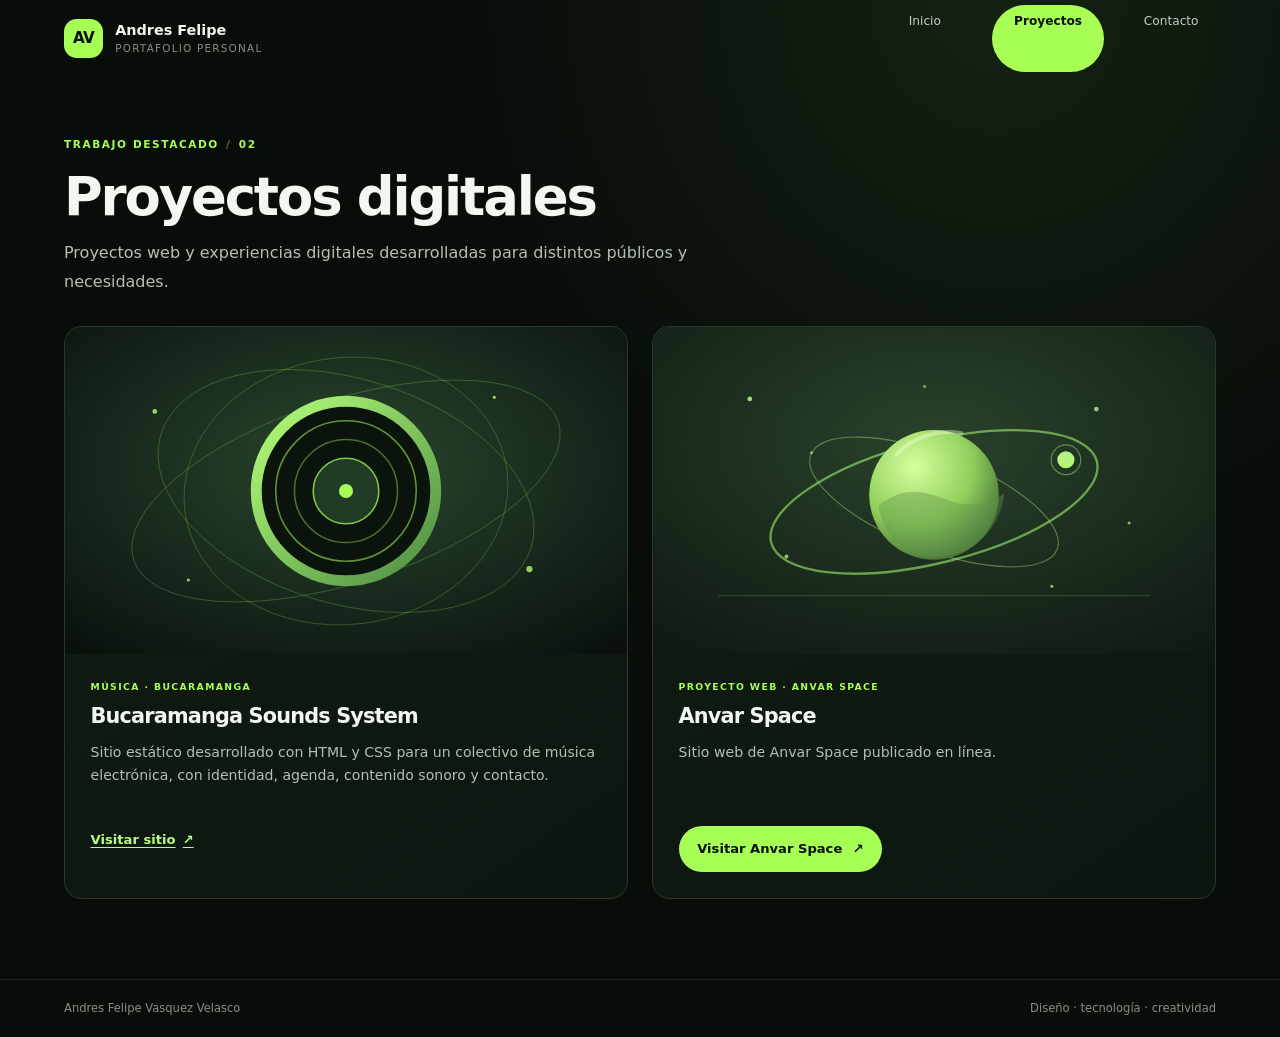
==== proyectos.html @ 1172c3ae "Publicar hoja de vida y portafolio" ====
<!doctype html>
<html lang="es">
<head>
  <meta charset="utf-8">
  <!-- R1: viewport para que el diseño responda en dispositivos reales. -->
  <meta name="viewport" content="width=device-width, initial-scale=1.0">
  <meta name="description" content="Proyectos web de Andres Felipe Vasquez Velasco.">
  <meta name="theme-color" content="#080d0a">
  <title>Proyectos | Andres Felipe Vasquez Velasco</title>
  <link rel="stylesheet" href="styles.css">
</head>
<body>
  <div class="site-shell">
    <header class="site-header">
      <a class="brand" href="index.html" aria-label="Inicio, Andres Felipe Vasquez Velasco">
        <span class="brand-mark" aria-hidden="true">AV</span>
        <span class="brand-copy"><strong>Andres Felipe</strong><small>Portafolio personal</small></span>
      </a>
    </header>
    <!-- R8: navegación idéntica en las tres páginas. -->
    <nav class="main-nav" aria-label="Navegación principal">
      <a href="index.html">Inicio</a>
      <a href="proyectos.html" aria-current="page">Proyectos</a>
      <a href="contacto.html">Contacto</a>
    </nav>
    <main class="page-main">
      <div class="container projects-main">
        <section class="page-heading" aria-labelledby="page-title">
          <p class="eyebrow">Trabajo destacado <span class="eyebrow-divider">/</span> 02</p>
          <h1 id="page-title">Proyectos digitales</h1>
          <p class="lead">Proyectos web y experiencias digitales desarrolladas para distintos públicos y necesidades.</p>
        </section>

        <!-- R5: las tarjetas usan repeat(auto-fit, minmax(...)) en styles.css. -->
        <section class="project-grid" aria-label="Proyectos web">
          <article class="project-card panel">
            <img class="project-art" src="assets/bucaramanga-sounds-system.svg" alt="Ilustración de un disco de vinilo y ondas de sonido en tonos verdes, inspirada en el proyecto musical." width="720" height="420" loading="lazy">
            <div class="project-copy">
              <p class="eyebrow">Música · Bucaramanga</p>
              <h2>Bucaramanga Sounds System</h2>
              <p>Sitio estático desarrollado con HTML y CSS para un colectivo de música electrónica, con identidad, agenda, contenido sonoro y contacto.</p>
              <a class="text-link" href="https://anva100.github.io/bucaramanga-sounds-system/" target="_blank" rel="noopener noreferrer">Visitar sitio <span aria-hidden="true">↗</span></a>
            </div>
          </article>

          <article class="project-card panel">
            <img class="project-art" src="assets/anvar-space.svg" alt="Ilustración de un planeta y órbitas en tonos verdes para Anvar Space." width="720" height="420" loading="lazy">
            <div class="project-copy">
              <p class="eyebrow">Proyecto web · Anvar Space</p>
              <h2>Anvar Space</h2>
              <p>Sitio web de Anvar Space publicado en línea.</p>
              <a class="button button-primary" href="https://anvar-space.web.app/" target="_blank" rel="noopener noreferrer">Visitar Anvar Space <span aria-hidden="true">↗</span></a>
            </div>
          </article>
        </section>
      </div>
    </main>
    <footer class="site-footer"><div class="container footer-inner"><span>Andres Felipe Vasquez Velasco</span><span>Diseño · tecnología · creatividad</span></div></footer>
  </div>
</body>
</html>
---- styles.css ----
/* R1: todas las páginas incluyen la etiqueta viewport en su <head>. */
:root {
  color-scheme: dark;
  --color-bg: #080d0a;
  --color-surface: #0d1510;
  --color-panel: #121d16;
  --color-panel-soft: #15241a;
  --color-border: #293a2d;
  --color-text: #f3f7f2;
  --color-muted: #b4c0b7;
  --color-dim: #829187;
  --color-green: #a7ff56;
  --color-green-soft: #b6ff7a;
  --color-ink: #08100a;
  font-family: Inter, ui-sans-serif, system-ui, -apple-system, "Segoe UI", sans-serif;
  font-size: 16px;
  line-height: 1.6;
  font-synthesis: none;
  text-rendering: optimizeLegibility;
}

/* R2: Mobile First. Las reglas iniciales describen el diseño de celular. */
* { box-sizing: border-box; }
html { min-width: 20rem; scroll-behavior: smooth; }
body {
  min-height: 100vh;
  margin: 0;
  color: var(--color-text);
  background: radial-gradient(ellipse at 78% 0%, rgb(77 126 52 / 18%), transparent 34rem), var(--color-bg);
}
a { color: inherit; }
a:focus-visible { outline: 3px solid var(--color-green); outline-offset: 4px; }
/* R7: las imágenes conservan el ancho del contenedor y requieren alt descriptivo en HTML. */
img { display: block; max-width: 100%; height: auto; }

/* R4: las áreas principales reordenan cabecera, menú, contenido y pie. */
.site-shell {
  display: grid;
  min-height: 100vh;
  grid-template-areas: "header" "nav" "main" "footer";
  grid-template-rows: auto auto 1fr auto;
}
.site-header { grid-area: header; }
.main-nav { grid-area: nav; }
.page-main { grid-area: main; }
.site-footer { grid-area: footer; }
/* R6: contenido centrado, max-width y unidades relativas. */
.container { width: calc(100% - 2rem); max-width: 72rem; margin-inline: auto; }
.site-header {
  display: flex;
  align-items: center;
  min-height: 4.8rem;
  padding: .85rem max(1rem, calc((100vw - 72rem) / 2));
  border-bottom: 1px solid rgb(143 161 148 / 15%);
}
.brand { display: inline-flex; align-items: center; gap: .75rem; text-decoration: none; }
.brand-mark, .contact-mark {
  display: grid;
  place-items: center;
  flex: 0 0 auto;
  color: var(--color-ink);
  background: var(--color-green);
  font-weight: 800;
  letter-spacing: -.05em;
}
.brand-mark { width: 2.45rem; aspect-ratio: 1; border-radius: .8rem; font-size: .95rem; }
.brand-copy { display: grid; line-height: 1.2; }
.brand-copy strong { font-size: .9rem; }
.brand-copy small { margin-top: .2rem; color: var(--color-dim); font-size: .65rem; letter-spacing: .12em; text-transform: uppercase; }
/* R8: menú común para ir y volver entre las tres páginas. */
.main-nav {
  display: flex;
  justify-content: center;
  gap: .35rem;
  width: min(calc(100% - 2rem), 30rem);
  margin: .75rem auto 0;
  padding: .3rem;
  border: 1px solid rgb(143 161 148 / 12%);
  border-radius: 999px;
  background: rgb(18 29 22 / 85%);
}
.main-nav a { min-width: 0; padding: .45rem .75rem; border-radius: 999px; color: #c4cec6; font-size: .76rem; text-align: center; text-decoration: none; transition: color .18s ease, background-color .18s ease; }
.main-nav a:hover, .main-nav a[aria-current="page"] { color: var(--color-green); background: #1a2a1d; }
.main-nav a[aria-current="page"] { color: var(--color-ink); background: var(--color-green); font-weight: 700; }
.page-main { width: 100%; padding-block: 2rem 3rem; }
.panel { border: 1px solid var(--color-border); border-radius: 1.1rem; background: linear-gradient(145deg, rgb(18 29 22 / 96%), rgb(13 21 16 / 96%)); }
.eyebrow { display: flex; align-items: center; gap: .45rem; margin: 0 0 .9rem; color: var(--color-green); font-size: .66rem; font-weight: 700; letter-spacing: .15em; text-transform: uppercase; }
.eyebrow-divider { color: #56714d; }
.status-dot { width: .42rem; aspect-ratio: 1; border-radius: 50%; background: var(--color-green); box-shadow: 0 0 0 .25rem rgb(167 255 86 / 10%); }
h1, h2, p { margin-top: 0; }
h1, h2 { line-height: 1.12; letter-spacing: -.04em; }
h1 { margin-bottom: .75rem; font-size: clamp(2.15rem, 9vw, 3.3rem); }
h1 span { color: #c4d0c6; }
h2 { margin-bottom: .8rem; font-size: clamp(1.2rem, 4.5vw, 1.55rem); }
p { color: var(--color-muted); }
.lead { max-width: 43rem; font-size: 1rem; line-height: 1.8; }
.role-title { margin: 0 0 1rem; color: var(--color-green); font-size: 1.1rem; font-weight: 600; }
.resume-grid {
  display: grid;
  grid-template-areas: "intro" "skills" "experience" "education";
  gap: 1rem;
}
.resume-intro { display: grid; grid-area: intro; grid-template-columns: minmax(0, 1fr); grid-template-areas: "portrait" "copy"; gap: 1.1rem; padding: 1.35rem; }
.resume-intro-copy { grid-area: copy; min-width: 0; }
.resume-photo { grid-area: portrait; justify-self: center; width: 7.5rem; aspect-ratio: 4 / 5; margin: 0; padding: .3rem; overflow: hidden; border: 1px solid #496446; border-radius: 1.2rem; background: linear-gradient(145deg, #263b2b, #101912); box-shadow: 0 .8rem 2rem rgb(0 0 0 / 22%); }
.resume-photo img { width: 100%; height: 100%; border-radius: .85rem; object-fit: cover; object-position: center 40%; }
.resume-skills { grid-area: skills; padding: 1.25rem; }
.resume-experience { grid-area: experience; padding: 1.25rem; }
.resume-education { grid-area: education; padding: 1.25rem; }
.resume-intro .lead { max-width: 38rem; }
.button {
  display: inline-flex;
  align-items: center;
  justify-content: center;
  gap: .65rem;
  min-height: 2.9rem;
  padding: .65rem 1.1rem;
  border: 1px solid transparent;
  border-radius: 999px;
  font-size: .82rem;
  font-weight: 750;
  text-decoration: none;
  transition: transform .18s ease, box-shadow .18s ease;
}
.button:hover { transform: translateY(-2px); box-shadow: 0 .65rem 1.8rem rgb(0 0 0 / 24%); }
.button-primary { color: var(--color-ink); background: var(--color-green); }
.button-secondary { color: var(--color-text); border-color: #405644; background: #17251b; }
.project-actions { display: flex; flex-wrap: wrap; gap: .7rem; margin-top: 1.25rem; }
.project-actions .button { flex: 1 1 11.5rem; }
.skill-list, .tag-list { display: flex; flex-wrap: wrap; gap: .55rem; margin: 1.1rem 0 0; padding: 0; list-style: none; }
.skill-list li, .tag-list li { padding: .4rem .78rem; border: 1px solid #304435; border-radius: 999px; color: var(--color-green-soft); background: #18271c; font-size: .76rem; font-weight: 650; }
.language-line { display: flex; flex-wrap: wrap; align-items: baseline; gap: .4rem; margin-top: 1.2rem; color: var(--color-muted); font-size: .8rem; }
.language-line > span:first-child { margin-right: .35rem; color: var(--color-dim); }
.language-line strong { color: var(--color-text); font-weight: 600; }
.language-separator { color: var(--color-green); }
.resume-experience > p:not(.eyebrow), .resume-education > p:not(.eyebrow) { margin-bottom: .8rem; font-size: .9rem; }
.text-link { display: inline-flex; align-items: center; gap: .45rem; color: var(--color-green-soft); font-size: .82rem; font-weight: 700; text-decoration-thickness: .08em; text-underline-offset: .22em; }
.text-link:hover { color: var(--color-green); }
.page-heading { max-width: 54rem; margin-bottom: 1.8rem; }
.page-heading h1 { margin-bottom: .8rem; }
.projects-main { padding-top: .25rem; }
/* R5: las tarjetas se adaptan con repeat(auto-fit, minmax(...)). */
.project-grid { display: grid; grid-template-columns: repeat(auto-fit, minmax(min(100%, 18rem), 1fr)); gap: 1rem; }
.project-card { overflow: hidden; }
.project-art { display: block; width: 100%; height: auto; aspect-ratio: 12 / 7; object-fit: cover; background: var(--color-panel-soft); }
.project-copy { padding: 1.2rem; }
.project-copy .eyebrow { margin-bottom: .65rem; font-size: .58rem; }
.project-copy h2 { font-size: 1.3rem; }
.project-copy p:not(.eyebrow) { min-height: 4.4rem; font-size: .88rem; }
/* R9: las páginas del sitio usan rutas relativas entre sí. */
/* R10: los vínculos externos del HTML abren en otra pestaña. */
/* R11: validar cada página HTML con el validador W3C antes de entregar. */
.contact-grid { display: grid; grid-template-areas: "copy" "card"; gap: 1.2rem; align-items: center; }
.contact-copy { grid-area: copy; }
.contact-copy h1 { font-size: clamp(2.7rem, 12vw, 4.6rem); }
.contact-copy .lead { max-width: 37rem; }
.contact-card { grid-area: card; display: grid; justify-items: center; padding: 1.8rem 1.3rem; text-align: center; }
.contact-card .eyebrow { margin-top: 1rem; }
.contact-mark { width: 5.3rem; aspect-ratio: 1; border: .45rem solid #243a28; border-radius: 50%; font-size: 1.4rem; }
.contact-card h2 { font-size: 1.45rem; }
.contact-card .button { margin-top: .4rem; }
.site-footer { border-top: 1px solid rgb(143 161 148 / 15%); }
.footer-inner { display: flex; flex-direction: column; gap: .25rem; padding-block: 1.2rem; color: var(--color-dim); font-size: .72rem; }

/* R2 + R3: los breakpoints van al final y suben de menor a mayor. */
@media (min-width: 600px) {
  .page-main { padding-block: 3rem 4rem; }
  .resume-intro, .resume-skills, .resume-experience, .resume-education { padding: 1.6rem; }
  .main-nav { gap: .7rem; }
  .main-nav a { min-width: 7rem; }
  .project-grid { gap: 1.3rem; }
  .project-copy { padding: 1.5rem; }
  .footer-inner { flex-direction: row; justify-content: space-between; }
}

@media (min-width: 768px) {
  .resume-intro { grid-template-columns: minmax(0, 1fr) 8rem; grid-template-areas: "copy portrait"; gap: 1.25rem; }
  .resume-photo { width: 8rem; justify-self: end; }
  .resume-intro h1 { font-size: clamp(2.05rem, 4.1vw, 3rem); }
}

@media (min-width: 1024px) {
  /* R4: las áreas header/nav comparten fila en computador. */
  .site-shell { grid-template-areas: "header nav" "main main" "footer footer"; grid-template-columns: minmax(15rem, 1fr) auto; }
  .site-header { padding-block: .85rem; border-bottom: 0; }
  .main-nav { width: auto; margin: 0 3rem 0 0; border: 0; background: transparent; }
  .page-main { padding-block: 3.2rem 5rem; }
  .resume-grid {
    grid-template-columns: minmax(0, 1.2fr) minmax(17rem, .8fr);
    grid-template-areas: "intro skills" "experience education";
    gap: 1.25rem;
  }
  .resume-intro { grid-template-columns: minmax(0, 1fr) 9rem; padding: 2.1rem; }
  .resume-photo { width: 9rem; }
  .resume-skills, .resume-experience, .resume-education { padding: 1.8rem; }
  .projects-main { padding-top: .5rem; }
  .project-grid { gap: 1.5rem; }
  .project-copy { padding: 1.6rem; }
  .contact-grid { grid-template-columns: minmax(0, 1.15fr) minmax(20rem, .85fr); grid-template-areas: "copy card"; gap: 4rem; }
  .contact-copy h1 { font-size: 4.5rem; }
  .contact-card { min-height: 22rem; padding: 2.5rem; }
}

@media (prefers-reduced-motion: reduce) {
  html { scroll-behavior: auto; }
  *, *::before, *::after { transition-duration: .01ms; animation-duration: .01ms; }
}
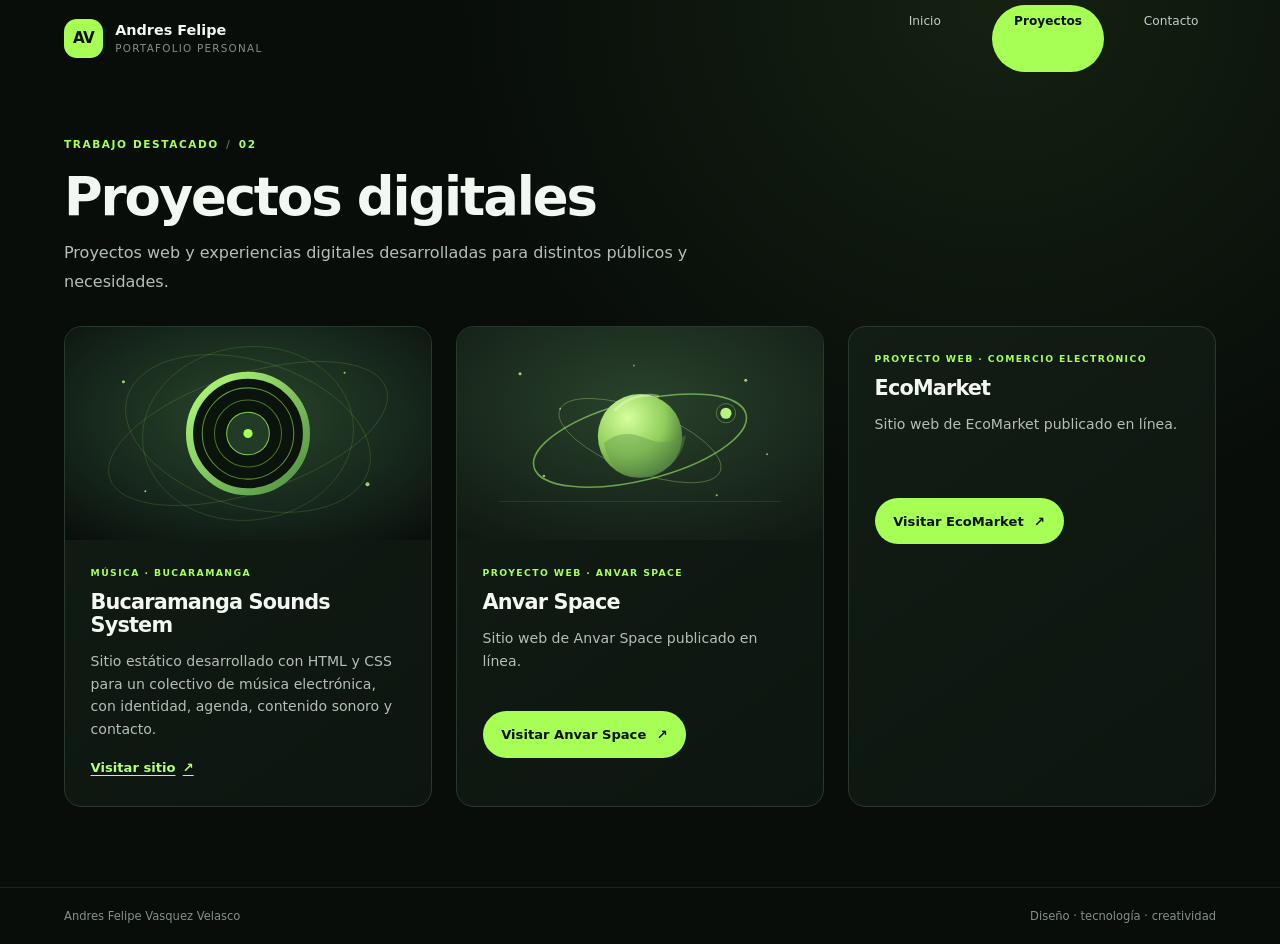
==== commit 5acc9859: "Add EcoMarket project card to proyectos.html" ====
--- a/proyectos.html
+++ b/proyectos.html
@@ -52,6 +52,14 @@
               <a class="button button-primary" href="https://anvar-space.web.app/" target="_blank" rel="noopener noreferrer">Visitar Anvar Space <span aria-hidden="true">↗</span></a>
             </div>
           </article>
+                    <article class="project-card panel">
+            <div class="project-copy">
+              <p class="eyebrow">Proyecto web · Comercio electrónico</p>
+              <h2>EcoMarket</h2>
+              <p>Sitio web de EcoMarket publicado en línea.</p>
+              <a class="button button-primary" href="https://anva100.github.io/EcoMarket_AndresVasquez/" target="_blank" rel="noopener noreferrer">Visitar EcoMarket <span aria-hidden="true">↗</span></a>
+            </div>
+          </article>
         </section>
       </div>
     </main>
